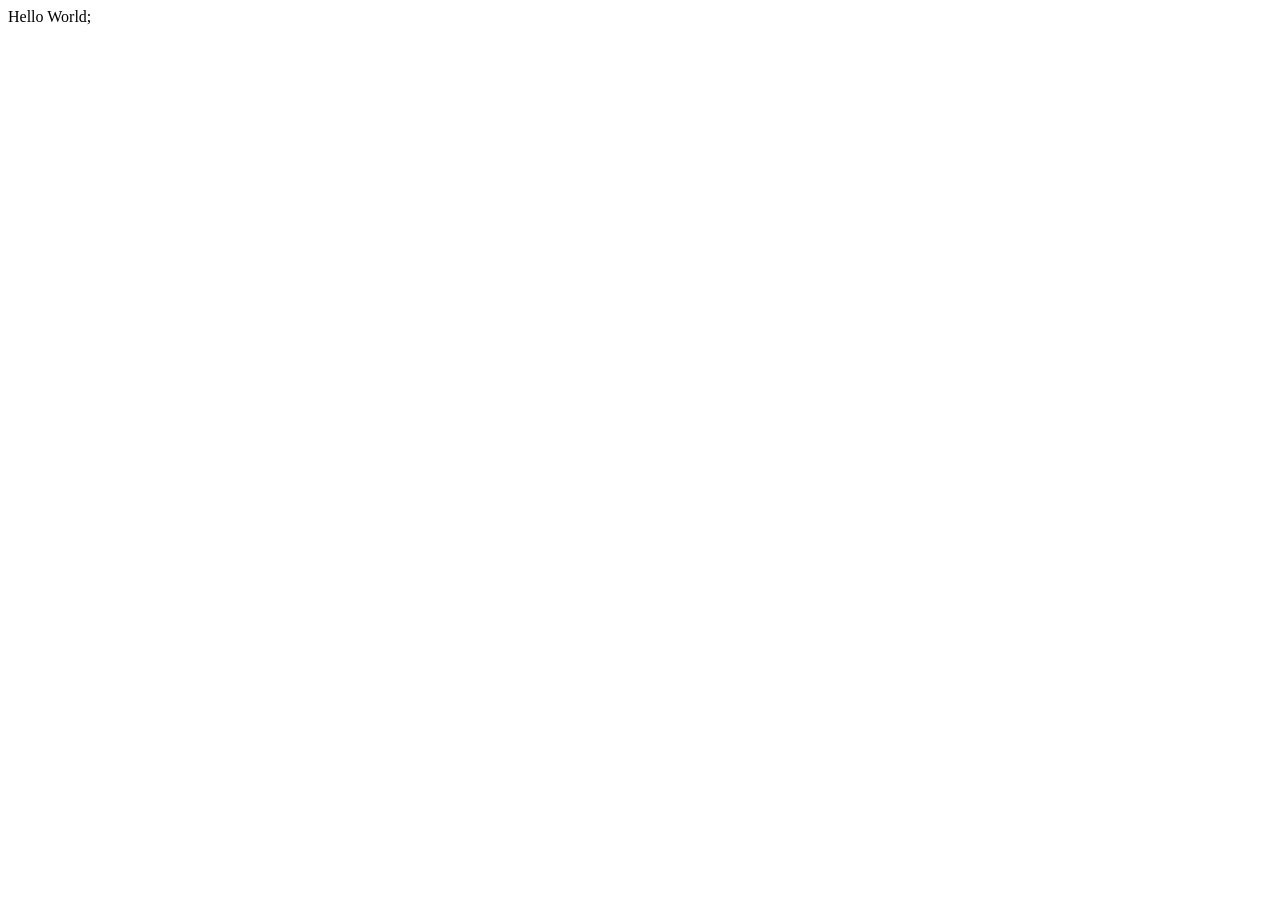
==== index.html @ 635c480d "Create index.html" ====
<!DOCTYPE html>
<html lang="ru">
<head>
    <meta charset="UTF-8">
    <meta http-equiv="X-UA-Compatible" content="IE=edge">
    <meta name="viewport" content="width=device-width, initial-scale=1.0">
    <title>OranGeNaL</title>
</head>
<body>
    Hello World;
</body>
</html>
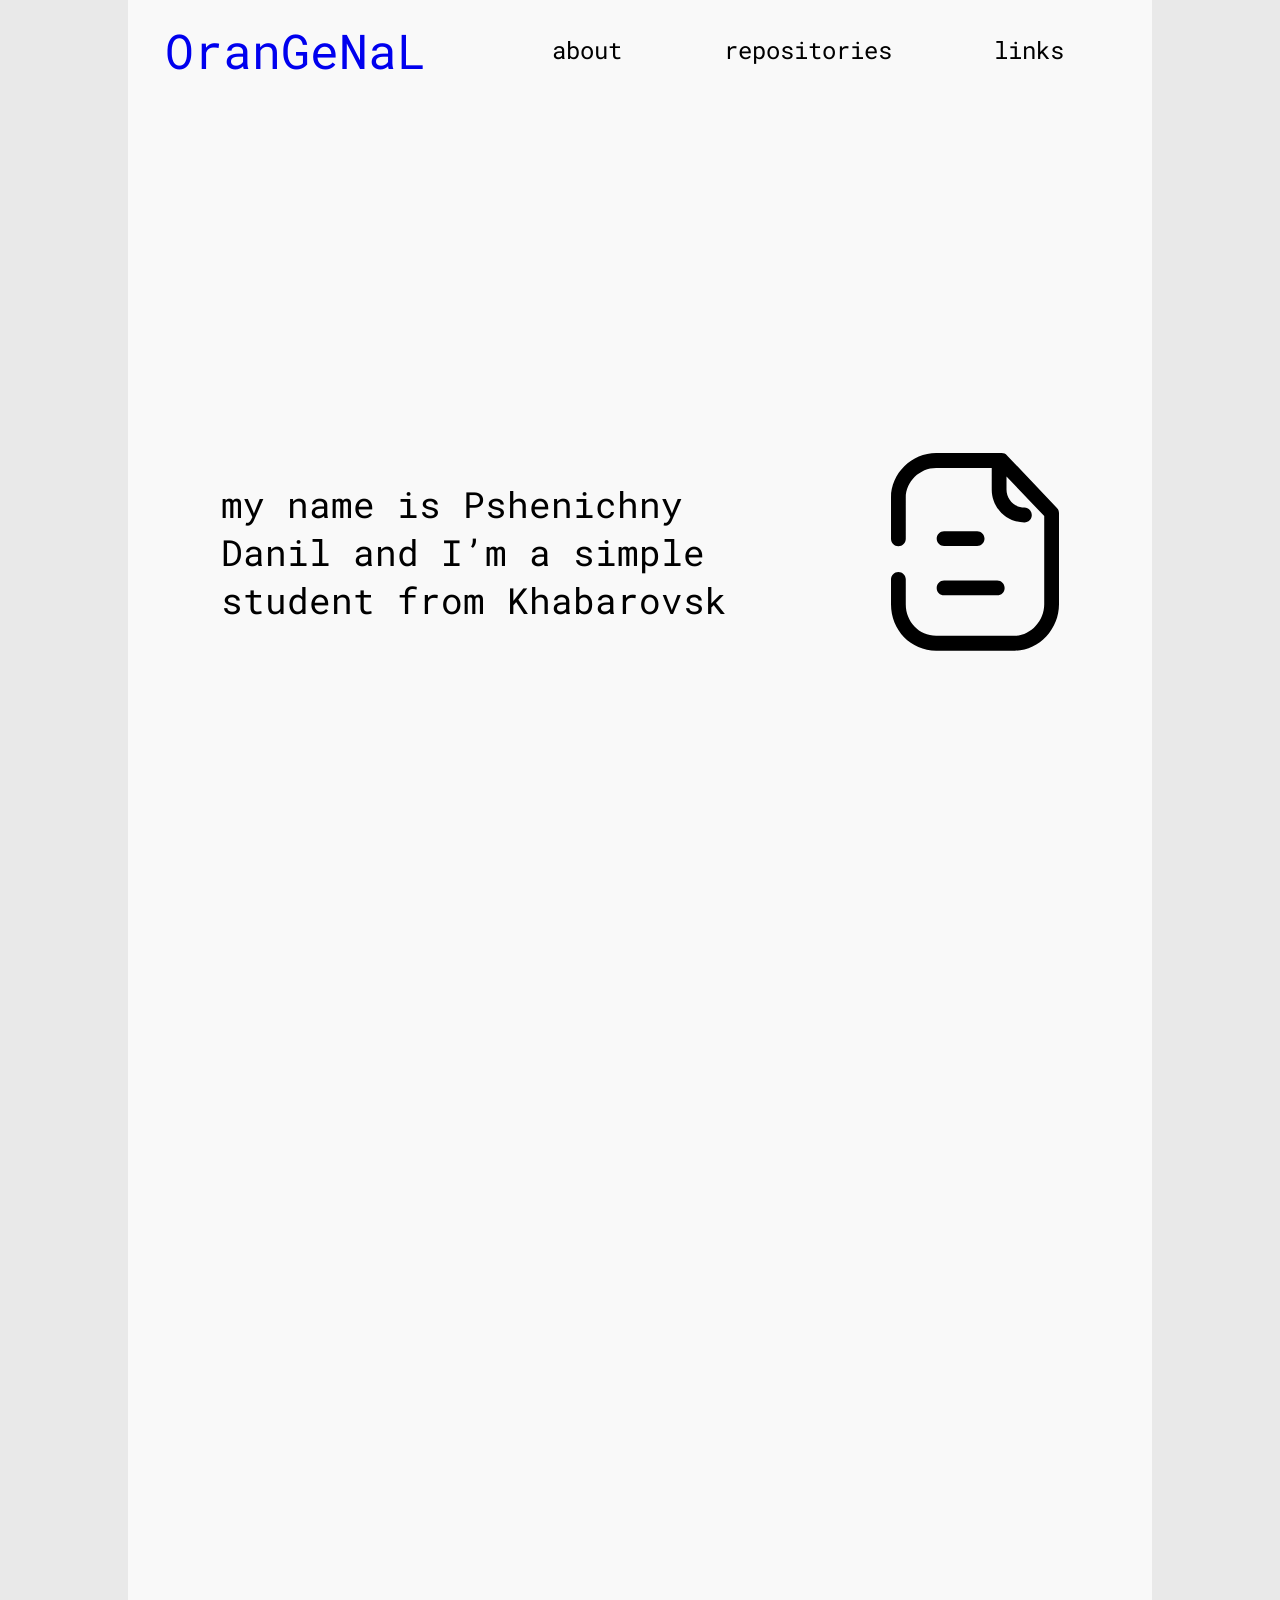
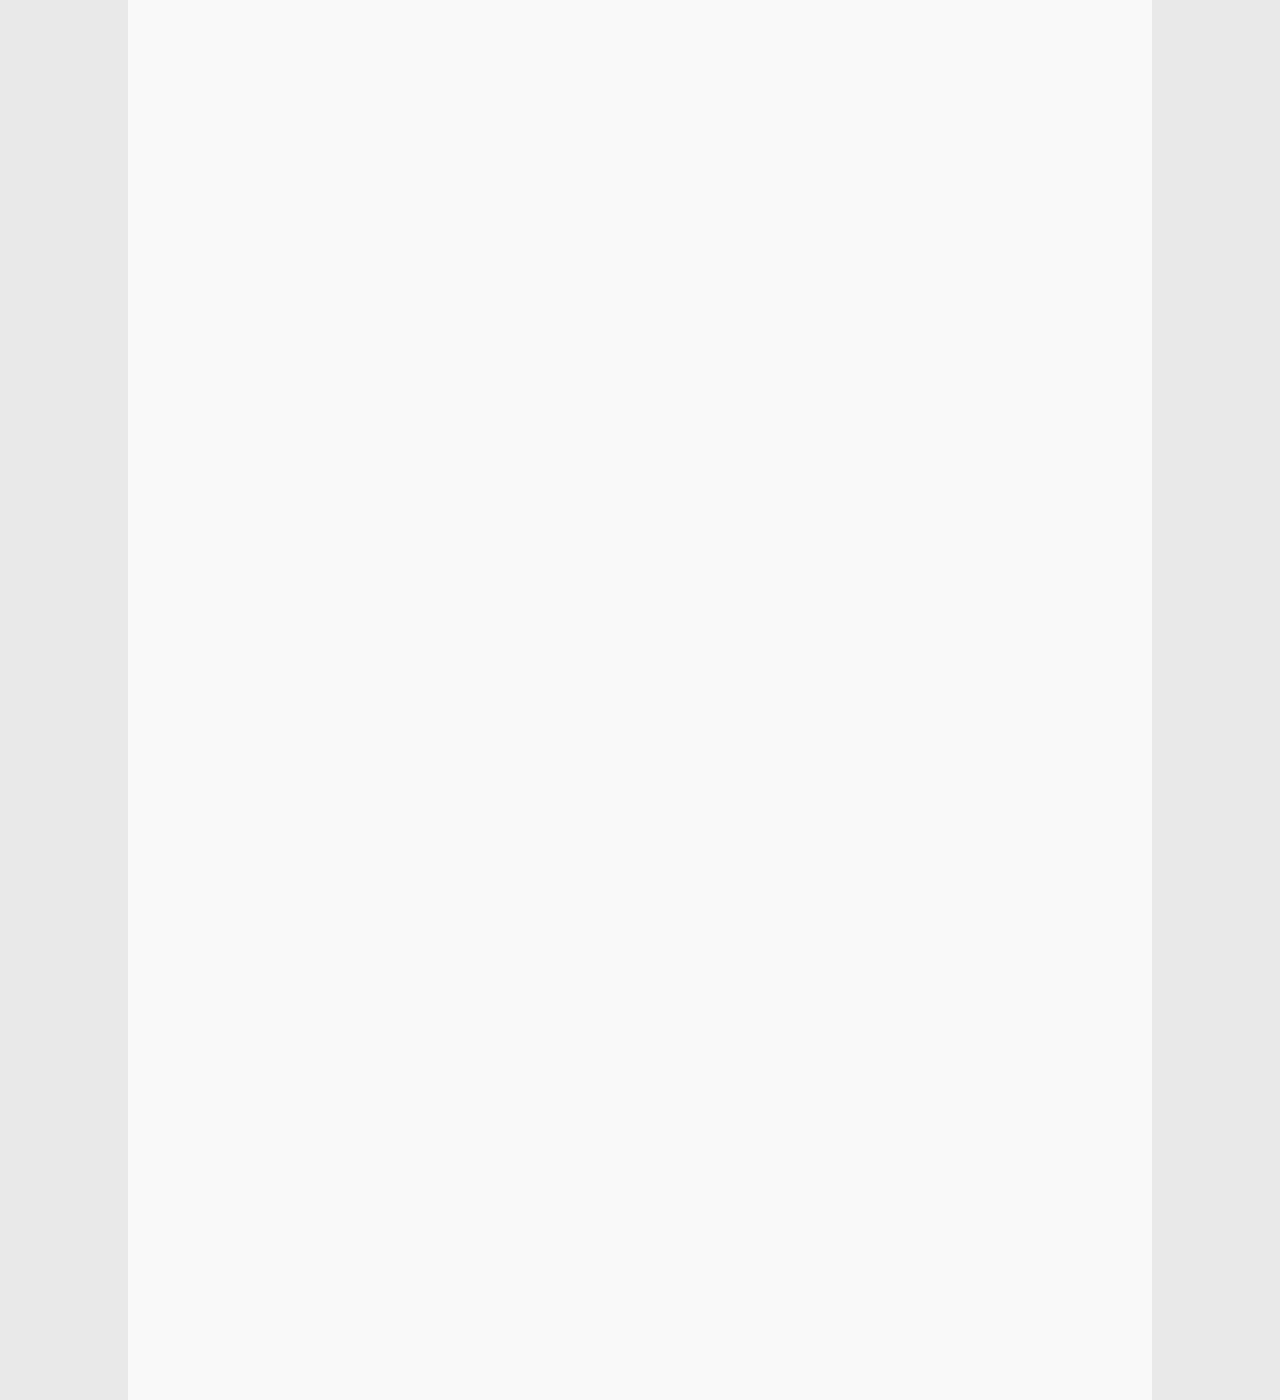
==== commit d274bb7b: "Немного попилил, вдохновения нет вообще" ====
--- a/index.html
+++ b/index.html
@@ -4,9 +4,38 @@
     <meta charset="UTF-8">
     <meta http-equiv="X-UA-Compatible" content="IE=edge">
     <meta name="viewport" content="width=device-width, initial-scale=1.0">
+    <link rel="stylesheet" href="css/style.css">
+    <link rel="stylesheet" href="css/animate.css">
     <title>OranGeNaL</title>
 </head>
 <body>
-    Hello World;
+  <div class="body-cont">
+    <header>
+      <a class="profile-link" href="https://github.com/OranGeNaL"><h1>OranGeNaL</h1></a>
+      <div class="header-links">
+        <a>about</a>
+        <a>repositories</a>
+        <a>links</a>
+      </div>
+    </header>
+
+    <main>
+      <div class="type-js headline">
+        <h2 class="hello-header text-js">Hello,</h2>
+      </div>
+      <div class="hello">
+        <p>my name is Pshenichny Danil and I’m a simple student from Khabarovsk</p>
+        <img src="img/Paper.svg" alt="">
+      </div>
+
+      <div class="repo-sect">
+
+      </div>
+    </main>
+
+  </div>
+
+  <script type="text/javascript" src="https://code.jquery.com/jquery-3.6.0.slim.js"></script>
+  <script type="text/javascript" src="scripts/script.js"></script>
 </body>
 </html>
--- a/css/style.css
+++ b/css/style.css
@@ -0,0 +1,72 @@
+@import url('https://fonts.googleapis.com/css2?family=Roboto+Mono:ital,wght@0,100;0,200;0,300;0,400;0,500;0,600;0,700;1,100;1,200;1,300;1,400;1,500;1,600;1,700&display=swap');
+
+body {
+  margin: 0;
+  background-color: #E9E9E9;
+  font-family: 'Roboto Mono', monospace;
+  font-weight: 400;
+}
+
+.body-cont {
+  margin: auto;
+  width: 80%;
+  height: 3000px;
+  background-color: #F9F9F9;
+}
+
+header {
+  height: 100px;
+
+  display: flex;
+  justify-content: space-around;
+  align-items: center;
+
+  margin-bottom: 300px;
+}
+
+.profile-link {
+  text-decoration: none;
+}
+
+.profile-link:visited
+{
+  color: black;
+}
+
+.header-links {
+
+  width: 60%;
+
+  display: flex;
+  justify-content: space-around;
+  align-items: center;
+
+  font-size: 24px;
+}
+
+h1 {
+  font-weight: 400;
+  font-size: 48px;
+
+  margin: 0;
+}
+
+main{
+  margin: 0 4%;
+}
+
+.hello-header {
+  font-size: 48px;
+  margin: 0;
+}
+
+.hello {
+  font-size: 36px;
+
+  display: flex;
+  justify-content: space-around;
+}
+
+.hello p {
+  width: 60%;
+}
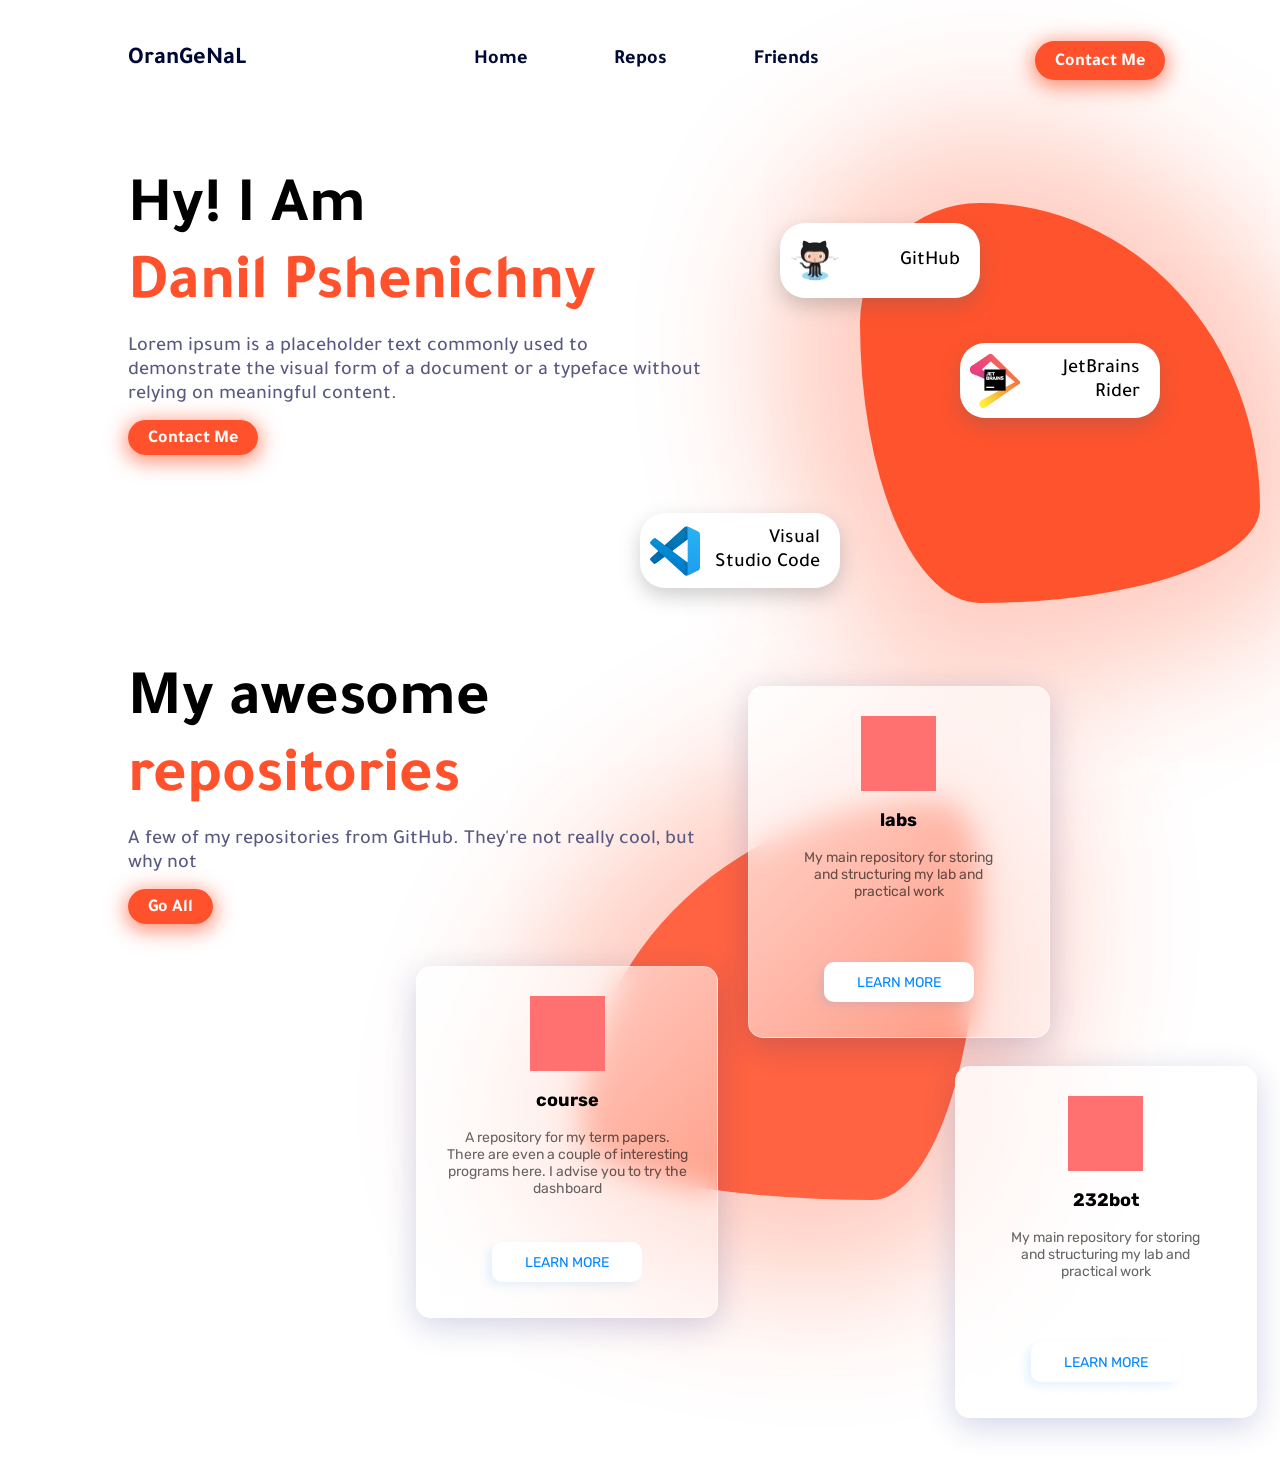
==== commit 64d00734: "Сделал чето прикольное" ====
--- a/index.html
+++ b/index.html
@@ -1,41 +1,93 @@
 <!DOCTYPE html>
-<html lang="ru">
+<html lang="en">
 <head>
-    <meta charset="UTF-8">
-    <meta http-equiv="X-UA-Compatible" content="IE=edge">
-    <meta name="viewport" content="width=device-width, initial-scale=1.0">
-    <link rel="stylesheet" href="css/style.css">
-    <link rel="stylesheet" href="css/animate.css">
-    <title>OranGeNaL</title>
+  <meta charset="UTF-8">
+  <meta name="viewport" content="width=device-width, initial-scale=1.0">
+  <meta http-equiv="X-UA-Compatible" content="ie=edge">
+  <title>OranGeNaL</title>
+  <link rel="stylesheet" href="/css/style.css">
+  <link rel="stylesheet" href="/css/elements.css">
 </head>
 <body>
-  <div class="body-cont">
-    <header>
-      <a class="profile-link" href="https://github.com/OranGeNaL"><h1>OranGeNaL</h1></a>
-      <div class="header-links">
-        <a>about</a>
-        <a>repositories</a>
-        <a>links</a>
+
+  <div class="fancy-three"></div>
+  <div class="fancy-four"></div>
+  <div class="fancy-five"></div>
+
+  <header>
+    <a href="https://github.com/OranGeNaL"><h1>OranGeNaL</h1></a>
+    <div class="header-links">
+      <div class="header-only-links">
+        <a href="index.html">Home</a>
+        <a href="">Repos</a>
+        <a href="">Friends</a>
       </div>
-    </header>
+      <a class="contact-button" href="https://vk.com/orangenal">Contact Me</a>
+    </div>
+  </header>
 
-    <main>
-      <div class="type-js headline">
-        <h2 class="hello-header text-js">Hello,</h2>
-      </div>
-      <div class="hello">
-        <p>my name is Pshenichny Danil and I’m a simple student from Khabarovsk</p>
-        <img src="img/Paper.svg" alt="">
+  <main>
+    <section class="first-section">
+      <div class="fancy-one"></div>
+      <div class="fancy-two"></div>
+      <h2>Hy! I Am <br> <span class="orange-text">Danil Pshenichny</span></h2>
+      <p class="sub-text">Lorem ipsum is a placeholder text commonly used to demonstrate the visual form of a document or a typeface without relying on meaningful content.</p>
+      <a class="contact-button" href="https://vk.com/orangenal">Contact Me</a>
+
+      <div class="thing-card octo">
+        <img src="img/Octocat.png" alt="">
+        <p>GitHub</p>
       </div>
 
-      <div class="repo-sect">
+      <div class="thing-card jet">
+        <img src="img/jetbrains.svg" alt="">
+        <p>JetBrains Rider</p>
+      </div>
 
+      <div class="thing-card code">
+        <img src="img/vscodeicon.svg" alt="">
+        <p>Visual <br>Studio Code</p>
       </div>
-    </main>
+    </section>
 
-  </div>
+    <section class="second-section">
+      <h2>My awesome <br> <span class="orange-text">repositories</span></h2>
+      <p class="sub-text">A few of my repositories from GitHub. They're not really cool, but why not</p>
+      <a class="contact-button" href="https://github.com/OranGeNaL?tab=repositories">Go All</a>
 
-  <script type="text/javascript" src="https://code.jquery.com/jquery-3.6.0.slim.js"></script>
-  <script type="text/javascript" src="scripts/script.js"></script>
+      <div class="big-card labs">
+        <div class="pic"></div>
+        <h3>labs</h3>
+        <p class="card-p">My main repository for storing <br>
+          and structuring my lab and <br>
+          practical work</p>
+        <div class="learn-button">
+          <a href="https://github.com/OranGeNaL/labs">LEARN MORE</a>
+        </div>
+      </div>
+
+      <div class="big-card course">
+        <div class="pic"></div>
+        <h3>course</h3>
+        <p class="card-p">A repository for my term papers. <br>
+There are even a couple of interesting programs here. I advise you to try the <br>
+dashboard</p>
+        <div class="learn-button">
+          <a href="https://github.com/OranGeNaL/course">LEARN MORE</a>
+        </div>
+      </div>
+
+      <div class="big-card bot232">
+        <div class="pic"></div>
+        <h3>232bot</h3>
+        <p class="card-p">My main repository for storing <br>
+          and structuring my lab and <br>
+          practical work</p>
+        <div class="learn-button">
+          <a href="https://github.com/OranGeNaL/232bot">LEARN MORE</a>
+        </div>
+      </div>
+    </section>
+  </main>
 </body>
 </html>
--- a/css/style.css
+++ b/css/style.css
@@ -1,72 +1,102 @@
-@import url('https://fonts.googleapis.com/css2?family=Roboto+Mono:ital,wght@0,100;0,200;0,300;0,400;0,500;0,600;0,700;1,100;1,200;1,300;1,400;1,500;1,600;1,700&display=swap');
+@import url('https://fonts.googleapis.com/css2?family=Tajawal:wght@200;300;400;500;700;800;900&display=swap');
+@import url('https://fonts.googleapis.com/css2?family=Rubik:ital,wght@0,300;0,400;0,500;0,600;0,700;0,800;0,900;1,300;1,400;1,500;1,600;1,700;1,800;1,900&display=swap');
 
 body {
-  margin: 0;
-  background-color: #E9E9E9;
-  font-family: 'Roboto Mono', monospace;
-  font-weight: 400;
-}
+  margin: 0 0 0 10%;
 
-.body-cont {
-  margin: auto;
-  width: 80%;
-  height: 3000px;
-  background-color: #F9F9F9;
+  font-family: 'Tajawal', sans-serif;
+  font-weight: 700;
+  font-size: 20px;
 }
 
 header {
-  height: 100px;
-
+  height: 120px;
   display: flex;
-  justify-content: space-around;
+  justify-content: space-between;
   align-items: center;
 
-  margin-bottom: 300px;
+  color: #000834;
 }
 
-.profile-link {
+a {
   text-decoration: none;
 }
 
-.profile-link:visited
-{
-  color: black;
+h1 {
+    font-size: 24px;
+    font-weight: 700;
+}
+
+h2 {
+  font-size: 64px;
+  margin-bottom: 8px;
+}
+
+header a:visited {
+    color: #000834;
+}
+
+header a{
+    color: #000834;
+}
+
+.orange-text {
+  color: #FF522C;
 }
 
 .header-links {
-
   width: 60%;
 
   display: flex;
-  justify-content: space-around;
+  justify-content: space-between;
   align-items: center;
-
-  font-size: 24px;
 }
 
-h1 {
-  font-weight: 400;
-  font-size: 48px;
-
-  margin: 0;
+.header-links:last-child {
+  padding-right: 10%;
 }
 
-main{
-  margin: 0 4%;
+.header-only-links {
+  width: 50%;
+
+  display: flex;
+  justify-content: space-between;
+  align-items: center;
 }
 
-.hello-header {
-  font-size: 48px;
-  margin: 0;
+.sub-text {
+  width: 50%;
+  margin-top: 0;
+
+  color: #5A5981;
+  font-weight: 500;
 }
 
-.hello {
-  font-size: 36px;
+.first-section {
+  position: relative;
 
-  display: flex;
-  justify-content: space-around;
+  height: 440px;
 }
 
-.hello p {
-  width: 60%;
+.second-section {
+  position: relative;
+
+  height: 800px;
 }
+
+
+
+
+
+
+
+
+
+
+.fancy {
+  width: 400px;
+  height: 400px;
+
+  background-color: #FF522C;
+  border-radius: 17% 83% 91% 9% / 44% 50% 50% 56%;
+}
--- a/css/elements.css
+++ b/css/elements.css
@@ -0,0 +1,206 @@
+.fancy-one {
+  position: absolute;
+
+  right: 20px;
+  bottom: 10px;
+
+  z-index: -1;
+
+  width: 400px;
+  height: 400px;
+
+  background-color: rgba(255, 83, 45, 1);
+  border-radius: 30% 70% 70% 30% / 30% 76% 24% 70%;
+  box-shadow: -4px 4px 140px 81px rgba(255, 82, 44, 0.3);
+}
+
+.fancy-four {
+  position: absolute;
+
+  right: 300px;
+  bottom: -300px;
+
+  z-index: -1;
+
+  width: 400px;
+  height: 400px;
+
+  background-color: rgba(255, 83, 45, 0.9);
+  border-radius: 90% 10% 27% 73% / 84% 21% 79% 16%;
+  box-shadow: -4px 4px 140px 81px rgba(255, 82, 44, 0.3);
+}
+
+.contact-button {
+  font-size: 18px;
+  font-weight: 700;
+
+  color: white;
+
+  background-color: #FF522C;
+  box-shadow: 0px 4px 20px 3px rgba(255, 82, 44, 0.63);
+  transition: 0.3s all;
+
+  padding: 10px 20px 7px 20px;
+  border-radius: 30px;
+}
+
+.contact-button:visited {
+  color: white;
+}
+
+.contact-button:hover {
+  box-shadow: 0px 4px 25px 4px rgba(255, 82, 44, 0.63);
+  transform: scale(1.05, 1.05);
+}
+
+.thing-card {
+  width: 200px;
+  height: 75px;
+
+  background-color: white;
+
+  display: flex;
+  justify-content: space-between;
+  align-items: center;
+
+  transition: all 0.3s;
+
+  border-radius: 25px;
+  box-shadow: 0px 8px 20px 0px rgba(96, 96, 96, 0.30);
+}
+
+.thing-card:hover {
+  transform: scale(1.1, 1.1);
+}
+
+.thing-card img {
+  width: 50px;
+  padding-left: 10px;
+}
+
+.thing-card p {
+  width: 60%;
+  margin-right: 20px;
+
+  font-weight: 500;
+
+  text-align: right;
+}
+
+.octo {
+  position: absolute;
+
+  top: 50px;
+  right: 300px;
+}
+
+.jet {
+  position: absolute;
+
+  top: 170px;
+  right: 120px;
+}
+
+.code {
+  position: absolute;
+
+  top: 340px;
+  right: 440px;
+}
+
+.big-card {
+  width: 300px;
+  height: 350px;
+
+  display: flex;
+  flex-direction: column;
+  align-items: center;
+
+  border-radius: 15px;
+
+  border: solid 1px rgba(255, 255, 255, 0.5);
+
+  position: absolute;
+
+  right: 200px;
+
+  background: linear-gradient(135deg, rgba(255,255,255,0.8) 0%, rgba(255,255,255,0.3) 100%);
+  box-shadow: 0 8px 32px 0 rgba( 31, 38, 135, 0.2 );
+  backdrop-filter: blur( 15px );
+
+  font-family: 'Rubik', sans-serif;
+}
+
+.big-card h3{
+  font-size: 18px;
+}
+
+.card-p {
+  font-size: 14px;
+  font-weight: 400;
+
+  text-align: center;
+  margin-top: 0;
+
+  opacity: 0.6;
+}
+
+.pic {
+  margin-top: 29px;
+
+  width: 75px;
+  height: 75px;
+
+  background-color: #FF7070;
+}
+
+.learn-button {
+  width: 150px;
+  height: 40px;
+
+  display: flex;
+  justify-content: center;
+  align-items: center;
+
+  border-radius: 10px;
+
+  background-color: white;
+
+  box-shadow: -5px 4px 10px 0px rgba(0, 133, 255, 0.10);
+
+  position: absolute;
+  bottom: 35px;
+
+  transition: all 0.3s;
+}
+
+.learn-button a {
+  font-size: 14px;
+  font-weight: 400;
+
+  color: #0085FF;
+}
+
+.learn-button:hover {
+  transform: scale(1.1, 1.1);
+}
+
+.learn-button a:visited {
+  color: #0085FF;
+}
+
+
+.labs {
+  top: 20px;
+  right: 20%;
+}
+
+.course {
+  top: 300px;
+  left: 25%;
+}
+
+.bot232 {
+  top: 400px;
+  right: 2%;
+}
